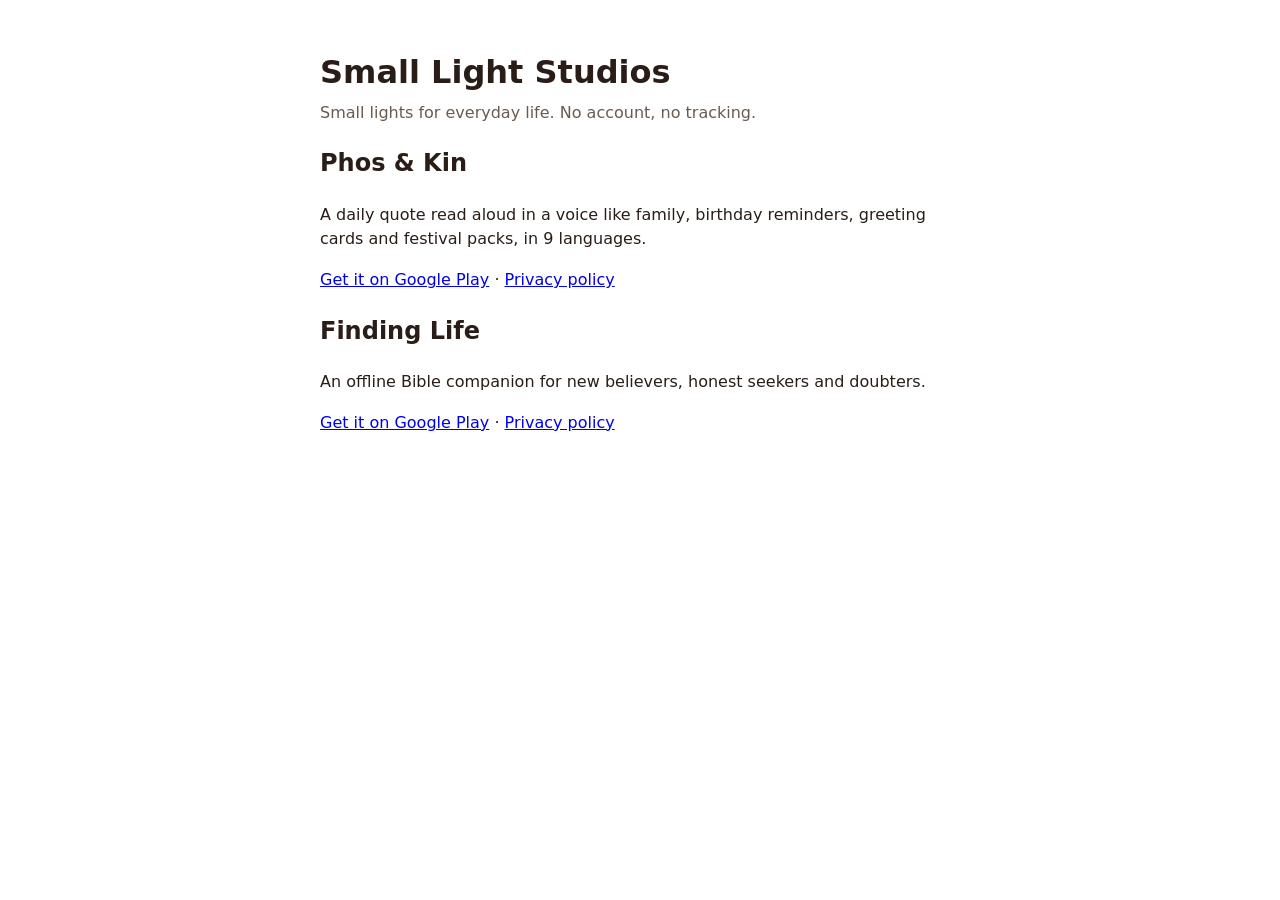
==== index.html @ 61e2d257 "Small Light Studios site: home page and app-ads.txt on smalllightstudios.com" ====
<!doctype html>
<html lang="en">
<meta charset="utf-8">
<meta name="viewport" content="width=device-width, initial-scale=1">
<title>Small Light Studios</title>
<meta name="description" content="Small Light Studios makes calm, private apps: Phos & Kin and Finding Life.">
<body style="font-family: system-ui, sans-serif; max-width: 40rem; margin: 3rem auto; padding: 0 1rem; line-height: 1.55; color: #2a1d17">
<h1 style="margin-bottom: .2rem">Small Light Studios</h1>
<p style="margin-top: 0; color: #6b5a50">Small lights for everyday life. No account, no tracking.</p>

<h2>Phos &amp; Kin</h2>
<p>A daily quote read aloud in a voice like family, birthday reminders, greeting cards and festival packs, in 9 languages.</p>
<p><a href="https://play.google.com/store/apps/details?id=com.rufusam.phosandkin">Get it on Google Play</a> · <a href="https://rufus-sam.github.io/phos-and-kin-privacy/">Privacy policy</a></p>

<h2>Finding Life</h2>
<p>An offline Bible companion for new believers, honest seekers and doubters.</p>
<p><a href="https://play.google.com/store/apps/details?id=com.rufusam.finding_life">Get it on Google Play</a> · <a href="https://rufus-sam.github.io/finding-life-privacy/">Privacy policy</a></p>
</body>
</html>
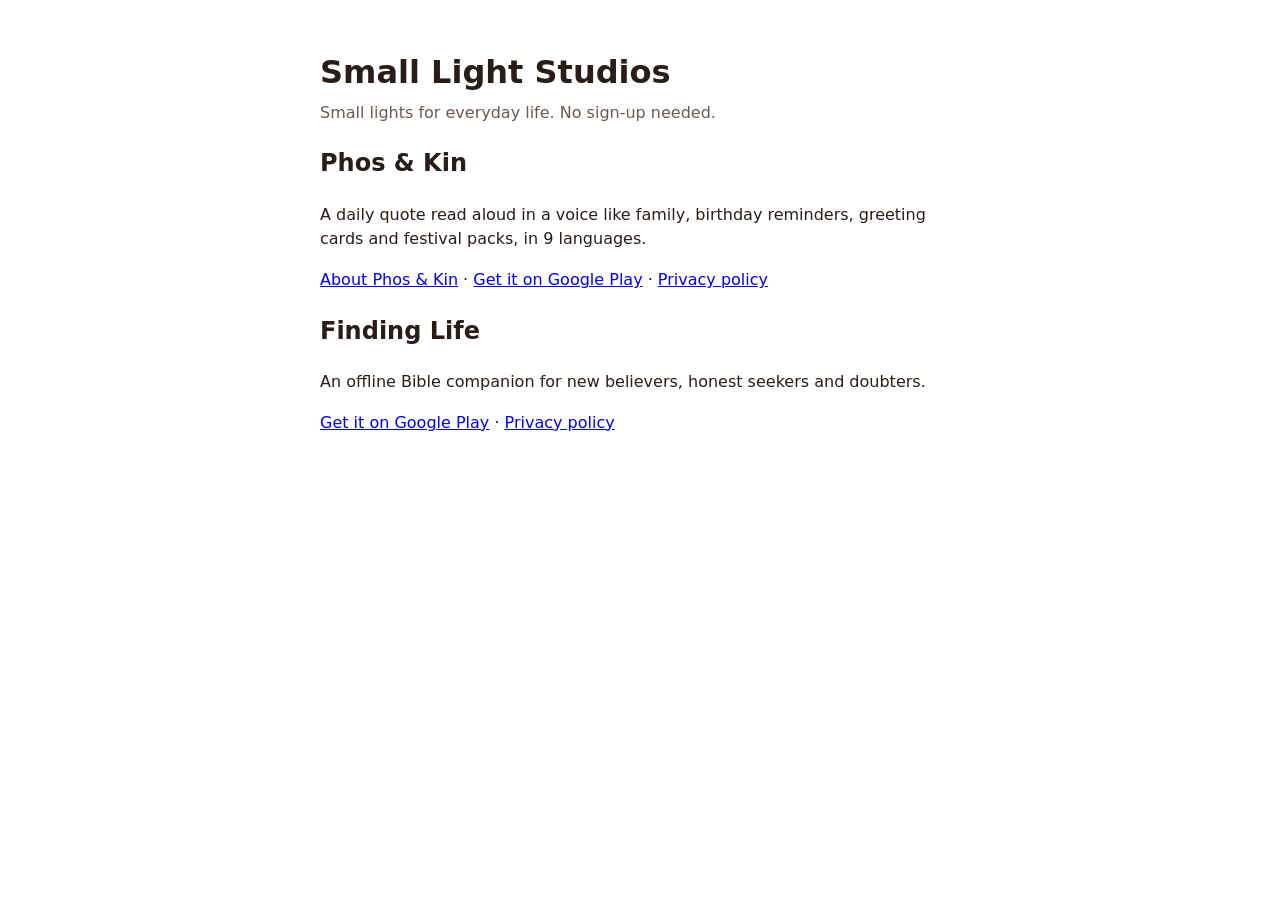
==== commit 38eaed86: "Phos & Kin page at /phosandkin (with Pinterest verification tag); home links to it" ====
--- a/index.html
+++ b/index.html
@@ -4,13 +4,14 @@
 <meta name="viewport" content="width=device-width, initial-scale=1">
 <title>Small Light Studios</title>
 <meta name="description" content="Small Light Studios makes calm, private apps: Phos & Kin and Finding Life.">
+<meta name="p:domain_verify" content="897a5ddaa8d560fddc6f5e8c36b38c08"/>
 <body style="font-family: system-ui, sans-serif; max-width: 40rem; margin: 3rem auto; padding: 0 1rem; line-height: 1.55; color: #2a1d17">
 <h1 style="margin-bottom: .2rem">Small Light Studios</h1>
-<p style="margin-top: 0; color: #6b5a50">Small lights for everyday life. No account, no tracking.</p>
+<p style="margin-top: 0; color: #6b5a50">Small lights for everyday life. No sign-up needed.</p>
 
 <h2>Phos &amp; Kin</h2>
 <p>A daily quote read aloud in a voice like family, birthday reminders, greeting cards and festival packs, in 9 languages.</p>
-<p><a href="https://play.google.com/store/apps/details?id=com.rufusam.phosandkin">Get it on Google Play</a> · <a href="https://rufus-sam.github.io/phos-and-kin-privacy/">Privacy policy</a></p>
+<p><a href="/phosandkin/">About Phos &amp; Kin</a> · <a href="https://play.google.com/store/apps/details?id=com.rufusam.phosandkin">Get it on Google Play</a> · <a href="https://rufus-sam.github.io/phos-and-kin-privacy/">Privacy policy</a></p>
 
 <h2>Finding Life</h2>
 <p>An offline Bible companion for new believers, honest seekers and doubters.</p>
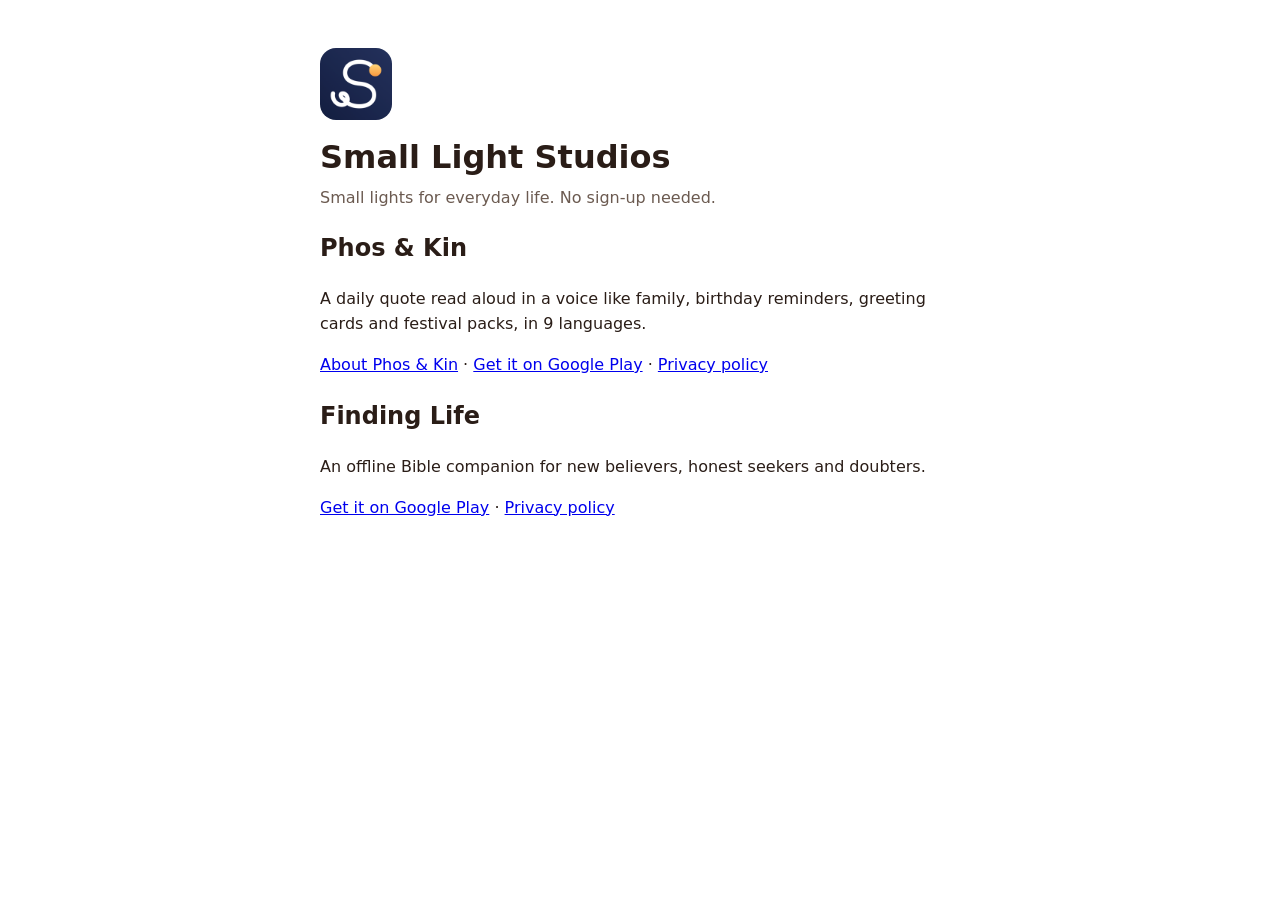
==== commit 8d3f0fd3: "Studio logo: favicon, home-page logo, link preview" ====
--- a/index.html
+++ b/index.html
@@ -5,8 +5,16 @@
 <title>Small Light Studios</title>
 <meta name="description" content="Small Light Studios makes calm, private apps: Phos & Kin and Finding Life.">
 <meta name="p:domain_verify" content="897a5ddaa8d560fddc6f5e8c36b38c08"/>
+<link rel="icon" href="/favicon.png">
+<link rel="apple-touch-icon" href="/apple-touch-icon.png">
+<meta property="og:title" content="Small Light Studios">
+<meta property="og:description" content="Small lights for everyday life: calm, private apps for everyday people.">
+<meta property="og:image" content="https://smalllightstudios.com/og.jpg">
+<meta property="og:url" content="https://smalllightstudios.com/">
+<meta name="twitter:card" content="summary_large_image">
 <body style="font-family: system-ui, sans-serif; max-width: 40rem; margin: 3rem auto; padding: 0 1rem; line-height: 1.55; color: #2a1d17">
-<h1 style="margin-bottom: .2rem">Small Light Studios</h1>
+<img src="/favicon.png" alt="Small Light Studios logo" width="72" height="72" style="border-radius: 16px; display: block">
+<h1 style="margin: .8rem 0 .2rem">Small Light Studios</h1>
 <p style="margin-top: 0; color: #6b5a50">Small lights for everyday life. No sign-up needed.</p>
 
 <h2>Phos &amp; Kin</h2>
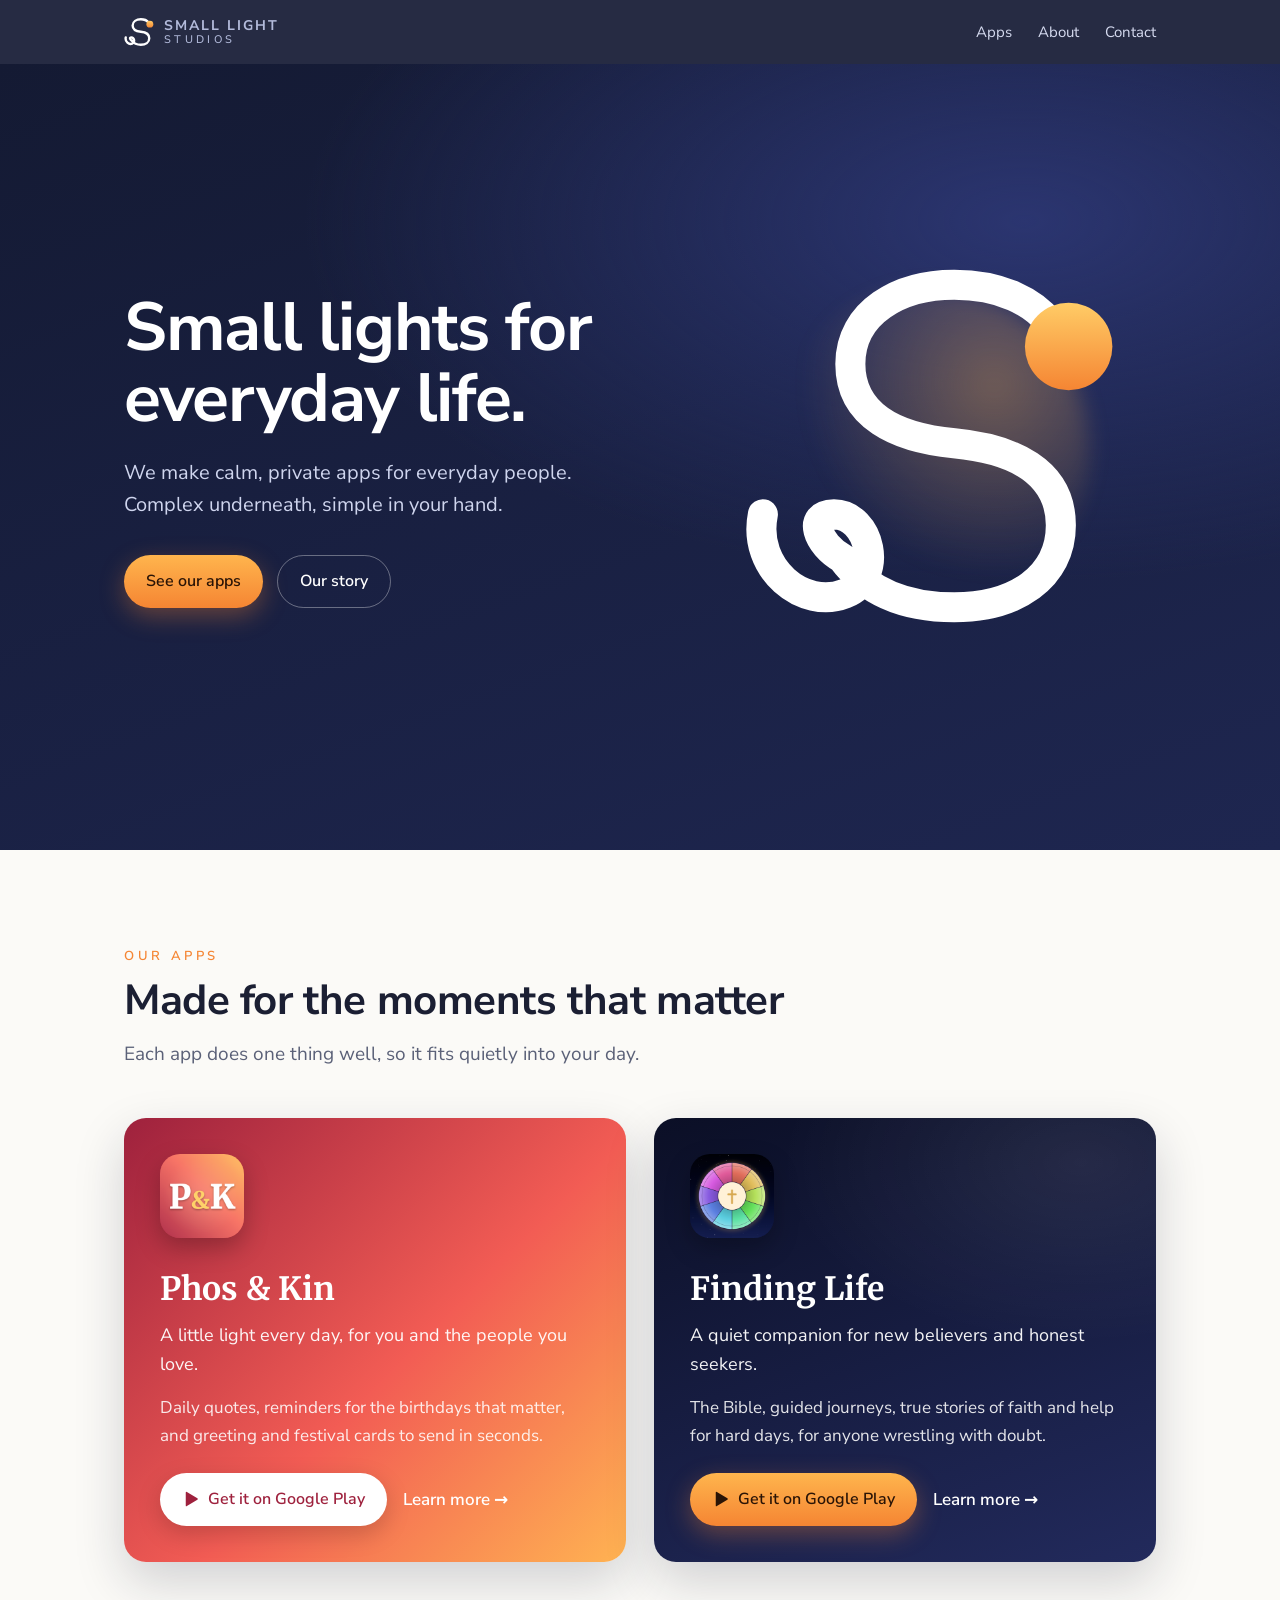
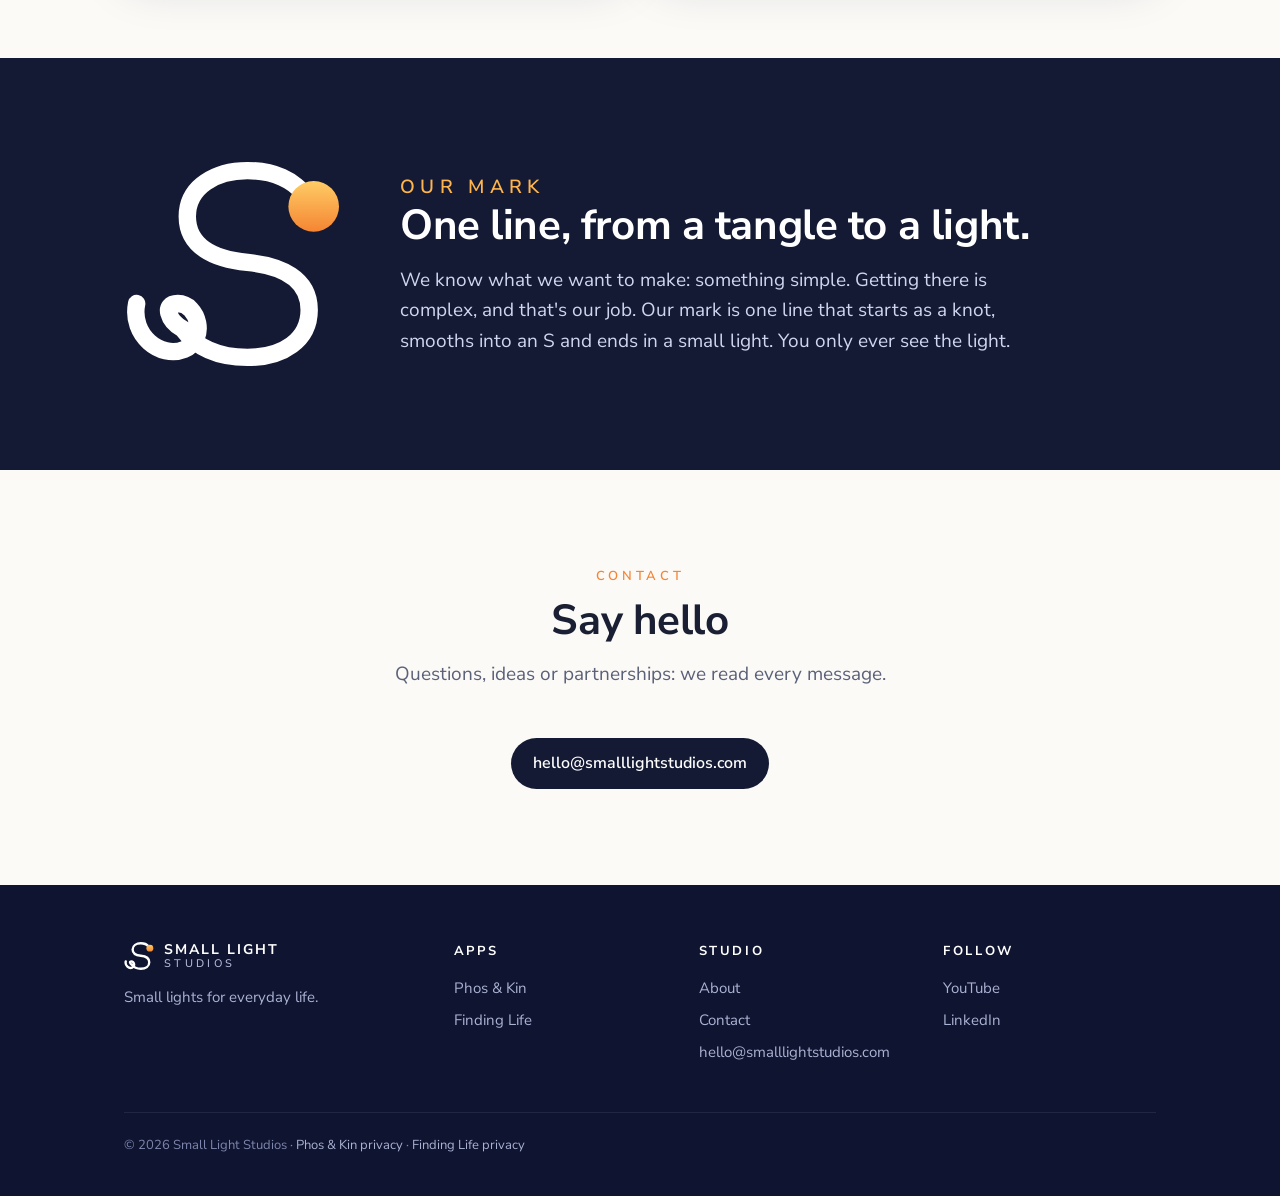
==== commit a3d08d5d: "New site design: studio home, Phos & Kin and Finding Life pages, shared style, self-hosted fonts (OF" ====
--- a/index.html
+++ b/index.html
@@ -1,28 +1,102 @@
 <!doctype html>
 <html lang="en">
+<head>
 <meta charset="utf-8">
 <meta name="viewport" content="width=device-width, initial-scale=1">
 <title>Small Light Studios</title>
-<meta name="description" content="Small Light Studios makes calm, private apps: Phos & Kin and Finding Life.">
+<meta name="description" content="Small lights for everyday life. We make calm, private apps for everyday people.">
 <meta name="p:domain_verify" content="897a5ddaa8d560fddc6f5e8c36b38c08"/>
 <link rel="icon" href="/favicon.png">
 <link rel="apple-touch-icon" href="/apple-touch-icon.png">
+<link rel="stylesheet" href="/assets/site.css">
+<meta property="og:type" content="website">
+<meta property="og:url" content="https://smalllightstudios.com/">
 <meta property="og:title" content="Small Light Studios">
-<meta property="og:description" content="Small lights for everyday life: calm, private apps for everyday people.">
+<meta property="og:description" content="Small lights for everyday life. We make calm, private apps for everyday people.">
 <meta property="og:image" content="https://smalllightstudios.com/og.jpg">
-<meta property="og:url" content="https://smalllightstudios.com/">
 <meta name="twitter:card" content="summary_large_image">
-<body style="font-family: system-ui, sans-serif; max-width: 40rem; margin: 3rem auto; padding: 0 1rem; line-height: 1.55; color: #2a1d17">
-<img src="/favicon.png" alt="Small Light Studios logo" width="72" height="72" style="border-radius: 16px; display: block">
-<h1 style="margin: .8rem 0 .2rem">Small Light Studios</h1>
-<p style="margin-top: 0; color: #6b5a50">Small lights for everyday life. No sign-up needed.</p>
+</head>
+<body>
+<header class="top"><div class="wrap">
+  <a class="brand" href="/"><svg aria-hidden="true" xmlns="http://www.w3.org/2000/svg" viewBox="44 66 278 268" role="img" aria-label="Small Light Studios">
+  <defs><linearGradient id="sl-amber" x1="0" y1="0" x2="0" y2="1"><stop offset="0" stop-color="#FFCC66"/><stop offset="1" stop-color="#F58533"/></linearGradient></defs>
+  <path d="M60,250 C52,290 90,320 120,308 C150,296 138,250 112,250 C92,250 100,272 118,282 C135,305 162,318 200,318 C245,318 278,296 278,258 C278,218 242,202 200,198 C158,194 124,178 124,140 C124,102 160,82 200,82 C235,82 258,95 270,110" fill="none" stroke="currentColor" stroke-width="22" stroke-linecap="round" stroke-linejoin="round"/>
+  <circle cx="283.7" cy="127.2" r="32" fill="url(#sl-amber)"/>
+</svg>
+<span style="display:flex;flex-direction:column;line-height:1.15"><b>SMALL LIGHT</b><span>STUDIOS</span></span></a>
+  <nav><a href="/#apps" class="keep">Apps</a><a href="/#about">About</a><a href="/#contact">Contact</a></nav>
+</div></header>
 
-<h2>Phos &amp; Kin</h2>
-<p>A daily quote read aloud in a voice like family, birthday reminders, greeting cards and festival packs, in 9 languages.</p>
-<p><a href="/phosandkin/">About Phos &amp; Kin</a> · <a href="https://play.google.com/store/apps/details?id=com.rufusam.phosandkin">Get it on Google Play</a> · <a href="https://rufus-sam.github.io/phos-and-kin-privacy/">Privacy policy</a></p>
+<section class="hero"><div class="wrap">
+  <div>
+    <h1>Small lights for everyday life.</h1>
+    <p class="lead">We make calm, private apps for everyday people. Complex underneath, simple in your hand.</p>
+    <div class="cta"><a class="btn btn-amber" href="#apps">See our apps</a><a class="btn btn-ghost" href="#about">Our story</a></div>
+  </div>
+  <div class="hero-mark"><svg aria-hidden="true" xmlns="http://www.w3.org/2000/svg" viewBox="44 66 278 268" role="img" aria-label="Small Light Studios">
+  <defs><linearGradient id="sl-amber" x1="0" y1="0" x2="0" y2="1"><stop offset="0" stop-color="#FFCC66"/><stop offset="1" stop-color="#F58533"/></linearGradient></defs>
+  <path d="M60,250 C52,290 90,320 120,308 C150,296 138,250 112,250 C92,250 100,272 118,282 C135,305 162,318 200,318 C245,318 278,296 278,258 C278,218 242,202 200,198 C158,194 124,178 124,140 C124,102 160,82 200,82 C235,82 258,95 270,110" fill="none" stroke="currentColor" stroke-width="22" stroke-linecap="round" stroke-linejoin="round"/>
+  <circle cx="283.7" cy="127.2" r="32" fill="url(#sl-amber)"/>
+</svg>
+</div>
+</div></section>
 
-<h2>Finding Life</h2>
-<p>An offline Bible companion for new believers, honest seekers and doubters.</p>
-<p><a href="https://play.google.com/store/apps/details?id=com.rufusam.finding_life">Get it on Google Play</a> · <a href="https://rufus-sam.github.io/finding-life-privacy/">Privacy policy</a></p>
+<section id="apps"><div class="wrap">
+  <p class="kicker">Our apps</p>
+  <h2>Made for the moments that matter</h2>
+  <p class="sub">Each app does one thing well, so it fits quietly into your day.</p>
+  <div class="products">
+    <div class="card phos">
+      <img class="icon" src="/phosandkin/icon.png" alt="Phos &amp; Kin icon">
+      <h3>Phos &amp; Kin</h3>
+      <p class="tag">A little light every day, for you and the people you love.</p>
+      <p>Daily quotes, reminders for the birthdays that matter, and greeting and festival cards to send in seconds.</p>
+      <div class="actions"><a class="btn btn-white" href="https://play.google.com/store/apps/details?id=com.rufusam.phosandkin"><svg viewBox="0 0 24 24" aria-hidden="true"><path fill="currentColor" d="M5 3.5v17a1 1 0 0 0 1.5.86l14-8.5a1 1 0 0 0 0-1.72l-14-8.5A1 1 0 0 0 5 3.5z"/></svg> Get it on Google Play</a><a class="more" href="/phosandkin/">Learn more →</a></div>
+    </div>
+    <div class="card life">
+      <img class="icon" src="/findinglife/icon.png" alt="Finding Life icon">
+      <h3>Finding Life</h3>
+      <p class="tag">A quiet companion for new believers and honest seekers.</p>
+      <p>The Bible, guided journeys, true stories of faith and help for hard days, for anyone wrestling with doubt.</p>
+      <div class="actions"><a class="btn btn-amber" href="https://play.google.com/store/apps/details?id=com.rufusam.finding_life"><svg viewBox="0 0 24 24" aria-hidden="true"><path fill="currentColor" d="M5 3.5v17a1 1 0 0 0 1.5.86l14-8.5a1 1 0 0 0 0-1.72l-14-8.5A1 1 0 0 0 5 3.5z"/></svg> Get it on Google Play</a><a class="more" href="/findinglife/">Learn more →</a></div>
+    </div>
+  </div>
+</div></section>
+
+<section class="story" id="about"><div class="wrap">
+  <svg aria-hidden="true" xmlns="http://www.w3.org/2000/svg" viewBox="44 66 278 268" role="img" aria-label="Small Light Studios">
+  <defs><linearGradient id="sl-amber" x1="0" y1="0" x2="0" y2="1"><stop offset="0" stop-color="#FFCC66"/><stop offset="1" stop-color="#F58533"/></linearGradient></defs>
+  <path d="M60,250 C52,290 90,320 120,308 C150,296 138,250 112,250 C92,250 100,272 118,282 C135,305 162,318 200,318 C245,318 278,296 278,258 C278,218 242,202 200,198 C158,194 124,178 124,140 C124,102 160,82 200,82 C235,82 258,95 270,110" fill="none" stroke="currentColor" stroke-width="22" stroke-linecap="round" stroke-linejoin="round"/>
+  <circle cx="283.7" cy="127.2" r="32" fill="url(#sl-amber)"/>
+</svg>
+
+  <div>
+    <p class="kicker" style="color:var(--amber)">Our mark</p>
+    <h2>One line, from a tangle to a light.</h2>
+    <p>We know what we want to make: something simple. Getting there is complex, and that's our job. Our mark is one line that starts as a knot, smooths into an S and ends in a small light. You only ever see the light.</p>
+  </div>
+</div></section>
+
+<section class="contact" id="contact"><div class="wrap">
+  <p class="kicker">Contact</p>
+  <h2>Say hello</h2>
+  <p class="sub">Questions, ideas or partnerships: we read every message.</p>
+  <a class="btn btn-dark" href="mailto:hello@smalllightstudios.com">hello@smalllightstudios.com</a>
+</div></section>
+<footer><div class="wrap">
+  <div class="cols">
+    <div><a class="brand" href="/"><svg aria-hidden="true" xmlns="http://www.w3.org/2000/svg" viewBox="44 66 278 268" role="img" aria-label="Small Light Studios">
+  <defs><linearGradient id="sl-amber" x1="0" y1="0" x2="0" y2="1"><stop offset="0" stop-color="#FFCC66"/><stop offset="1" stop-color="#F58533"/></linearGradient></defs>
+  <path d="M60,250 C52,290 90,320 120,308 C150,296 138,250 112,250 C92,250 100,272 118,282 C135,305 162,318 200,318 C245,318 278,296 278,258 C278,218 242,202 200,198 C158,194 124,178 124,140 C124,102 160,82 200,82 C235,82 258,95 270,110" fill="none" stroke="currentColor" stroke-width="22" stroke-linecap="round" stroke-linejoin="round"/>
+  <circle cx="283.7" cy="127.2" r="32" fill="url(#sl-amber)"/>
+</svg>
+<span style="display:flex;flex-direction:column;line-height:1.15"><b style="color:#fff">SMALL LIGHT</b><span>STUDIOS</span></span></a>
+      <p style="margin:0">Small lights for everyday life.</p></div>
+    <div><h4>Apps</h4><a href="/phosandkin/">Phos &amp; Kin</a><a href="/findinglife/">Finding Life</a></div>
+    <div><h4>Studio</h4><a href="/#about">About</a><a href="/#contact">Contact</a><a href="mailto:hello@smalllightstudios.com">hello@smalllightstudios.com</a></div>
+    <div><h4>Follow</h4><a href="https://www.youtube.com/@small-light-studios">YouTube</a><a href="https://www.linkedin.com/company/144087423/">LinkedIn</a></div>
+  </div>
+  <div class="fine">© 2026 Small Light Studios · <a href="https://rufus-sam.github.io/phos-and-kin-privacy/" style="display:inline">Phos &amp; Kin privacy</a> · <a href="https://rufus-sam.github.io/finding-life-privacy/" style="display:inline">Finding Life privacy</a></div>
+</div></footer>
 </body>
 </html>
--- a/assets/site.css
+++ b/assets/site.css
@@ -0,0 +1,139 @@
+/* Fonts: Nunito Sans and Merriweather (SIL Open Font License 1.1, see assets/fonts/), self-hosted. */
+@font-face { font-family: "Nunito Sans"; src: url("/assets/fonts/nunito-sans-latin-wght-normal.woff2") format("woff2"); font-weight: 200 1000; font-display: swap; }
+@font-face { font-family: "Merriweather"; src: url("/assets/fonts/merriweather-latin-wght-normal.woff2") format("woff2"); font-weight: 300 900; font-display: swap; }
+:root {
+  --navy: #141a33; --navy-2: #1e2650; --ink: #1b1f33; --muted: #5b6178; --line: #e6e8f0;
+  --amber: #ffb54d; --amber-2: #f58533; --paper: #fbfaf7;
+  --ember-1: #9e213d; --ember-2: #f25c54; --ember-3: #ffb352;
+  --night-1: #0b0f26; --night-2: #222a5c;
+  --radius: 22px; --max: 1080px;
+  --sans: "Nunito Sans", system-ui, -apple-system, "Segoe UI", sans-serif;
+  --serif: "Merriweather", Georgia, serif;
+}
+* { box-sizing: border-box; }
+html { scroll-behavior: smooth; }
+body { margin: 0; font: 17px/1.6 var(--sans); color: var(--ink); background: var(--paper); -webkit-font-smoothing: antialiased; }
+a { color: inherit; }
+img { max-width: 100%; display: block; }
+.wrap { max-width: var(--max); margin: 0 auto; padding: 0 24px; }
+
+/* Top bar */
+.top { position: sticky; top: 0; z-index: 10; background: rgba(20, 26, 51, .92); backdrop-filter: blur(10px); color: #fff; }
+.top .wrap { display: flex; align-items: center; justify-content: space-between; height: 64px; }
+.brand { display: flex; align-items: center; gap: 10px; text-decoration: none; }
+.brand svg { width: 30px; height: 30px; color: #fff; }
+.brand b { font-weight: 700; letter-spacing: .14em; font-size: 14px; }
+.brand span { font-weight: 500; letter-spacing: .3em; font-size: 11px; color: #b3bbdb; }
+.top nav a { text-decoration: none; margin-left: 26px; font-size: 15px; color: #d6dbf0; }
+.top nav a:hover { color: #fff; }
+
+/* Buttons */
+.btn { display: inline-flex; align-items: center; gap: 8px; padding: 13px 22px; border-radius: 999px; font-weight: 600; font-size: 16px; text-decoration: none; transition: transform .15s ease, box-shadow .15s ease; }
+.btn:hover { transform: translateY(-1px); }
+.btn-amber { background: linear-gradient(180deg, var(--amber), var(--amber-2)); color: #2a1406; box-shadow: 0 8px 24px rgba(245, 133, 51, .35); }
+.btn-ghost { border: 1.5px solid rgba(255,255,255,.35); color: #fff; }
+.btn-white { background: #fff; color: var(--ember-1); box-shadow: 0 8px 24px rgba(0,0,0,.18); }
+.btn-dark { background: var(--navy); color: #fff; }
+.btn svg { width: 18px; height: 18px; }
+
+/* Studio hero */
+.hero { position: relative; overflow: hidden; color: #fff; background: radial-gradient(1200px 600px at 80% 20%, #2b3570 0%, transparent 60%), linear-gradient(160deg, var(--navy) 0%, var(--navy-2) 100%); }
+.hero .wrap { display: grid; grid-template-columns: 1.2fr 1fr; align-items: center; gap: 40px; padding-top: 96px; padding-bottom: 110px; }
+.eyebrow { font-size: 13px; font-weight: 600; letter-spacing: .28em; text-transform: uppercase; color: var(--amber); margin: 0 0 18px; }
+.hero h1 { font-size: clamp(40px, 6vw, 68px); line-height: 1.05; margin: 0 0 22px; letter-spacing: -.02em; }
+.hero p.lead { font-size: 20px; color: #cfd5ee; max-width: 32rem; margin: 0 0 34px; }
+.hero .cta { display: flex; gap: 14px; flex-wrap: wrap; }
+.hero-mark { position: relative; justify-self: center; width: min(380px, 80vw); aspect-ratio: 1; }
+.hero-mark::before { content: ""; position: absolute; inset: 8%; border-radius: 50%; background: radial-gradient(circle at 70% 30%, rgba(255,181,77,.35), transparent 60%); filter: blur(10px); }
+.hero-mark svg { position: relative; width: 100%; height: 100%; color: #fff; }
+
+/* Sections */
+section { padding: 96px 0; }
+.kicker { font-size: 13px; font-weight: 600; letter-spacing: .28em; text-transform: uppercase; color: var(--amber-2); margin: 0 0 10px; }
+h2 { font-size: clamp(30px, 4vw, 42px); line-height: 1.15; margin: 0 0 14px; letter-spacing: -.01em; }
+.sub { color: var(--muted); font-size: 19px; max-width: 40rem; margin: 0 0 48px; }
+
+/* Product cards */
+.products { display: grid; grid-template-columns: 1fr 1fr; gap: 28px; }
+.card { position: relative; border-radius: var(--radius); padding: 36px; color: #fff; overflow: hidden; display: flex; flex-direction: column; min-height: 420px; box-shadow: 0 20px 50px rgba(20, 26, 51, .18); }
+.card.phos { background: linear-gradient(135deg, var(--ember-1), var(--ember-2) 55%, var(--ember-3)); }
+.card.life { background: radial-gradient(500px 300px at 85% 10%, rgba(255,255,255,.08), transparent 60%), linear-gradient(160deg, var(--night-1), var(--night-2)); }
+.card .icon { width: 84px; height: 84px; border-radius: 20px; box-shadow: 0 10px 24px rgba(0,0,0,.25); margin-bottom: 26px; }
+.card h3 { font-family: var(--serif); font-size: 32px; margin: 0 0 6px; }
+.card .tag { font-size: 18px; opacity: .95; margin: 0 0 16px; }
+.card p { margin: 0 0 24px; opacity: .88; }
+.card .actions { margin-top: auto; display: flex; gap: 12px; flex-wrap: wrap; }
+.card .more { color: #fff; font-weight: 600; text-decoration: none; padding: 13px 4px; }
+.card .more:hover { text-decoration: underline; }
+
+/* Principles */
+.principles { background: #fff; border-top: 1px solid var(--line); border-bottom: 1px solid var(--line); }
+.grid3 { display: grid; grid-template-columns: repeat(3, 1fr); gap: 36px; }
+.principle .num { width: 44px; height: 44px; border-radius: 12px; display: grid; place-items: center; background: var(--navy); color: var(--amber); font-weight: 700; margin-bottom: 18px; }
+.principle h3 { font-size: 21px; margin: 0 0 8px; }
+.principle p { color: var(--muted); margin: 0; }
+
+/* Story band */
+.story { background: var(--navy); color: #fff; }
+.story .wrap { display: grid; grid-template-columns: 220px 1fr; gap: 56px; align-items: center; }
+.story svg { width: 220px; height: 220px; color: #fff; }
+.story h2 { color: #fff; }
+.story p { color: #cfd5ee; font-size: 19px; margin: 0; max-width: 40rem; }
+
+/* Contact */
+.contact { text-align: center; }
+.contact .sub { margin-left: auto; margin-right: auto; }
+
+/* Footer */
+footer { background: #0f1430; color: #aab2d4; font-size: 15px; padding: 56px 0 40px; }
+footer .cols { display: grid; grid-template-columns: 1.4fr 1fr 1fr 1fr; gap: 32px; }
+footer h4 { color: #fff; font-size: 13px; letter-spacing: .2em; text-transform: uppercase; margin: 0 0 14px; }
+footer a { display: block; text-decoration: none; margin: 0 0 8px; color: #aab2d4; }
+footer a:hover { color: #fff; }
+footer .brand { margin-bottom: 14px; }
+footer .fine { border-top: 1px solid rgba(255,255,255,.08); margin-top: 40px; padding-top: 22px; font-size: 13px; color: #7d86ad; }
+
+/* Product pages */
+.p-hero { color: #fff; }
+.p-hero.phos { background: linear-gradient(135deg, var(--ember-1), var(--ember-2) 55%, var(--ember-3)); }
+.p-hero.life { background: radial-gradient(900px 500px at 75% 30%, rgba(120,140,255,.18), transparent 60%), linear-gradient(160deg, var(--night-1), var(--night-2)); }
+.p-hero .wrap { display: grid; grid-template-columns: 1.1fr 1fr; gap: 48px; align-items: center; padding-top: 80px; padding-bottom: 90px; }
+.p-hero .icon { width: 96px; height: 96px; border-radius: 22px; box-shadow: 0 12px 30px rgba(0,0,0,.25); margin-bottom: 24px; }
+.p-hero h1 { font-family: var(--serif); font-size: clamp(44px, 6vw, 64px); line-height: 1.05; margin: 0 0 14px; }
+.p-hero .lead { font-size: 21px; opacity: .95; margin: 0 0 30px; max-width: 30rem; }
+.p-hero .art { justify-self: center; }
+.p-hero .art img { border-radius: 28px; box-shadow: 0 30px 60px rgba(0,0,0,.35); }
+.phones { display: flex; gap: 18px; justify-content: center; }
+.phones img { width: 190px; border-radius: 24px; border: 6px solid #0b0f26; box-shadow: 0 24px 50px rgba(0,0,0,.4); }
+.phones img:nth-child(2) { transform: translateY(-26px); }
+.features { display: grid; grid-template-columns: repeat(3, 1fr); gap: 28px; }
+.feature { background: #fff; border: 1px solid var(--line); border-radius: 18px; padding: 28px; }
+.feature .emoji { font-size: 28px; margin-bottom: 12px; }
+.feature h3 { font-size: 20px; margin: 0 0 8px; }
+.feature p { color: var(--muted); margin: 0; }
+.band { text-align: center; }
+.band.phos { background: linear-gradient(135deg, var(--ember-1), var(--ember-2)); color: #fff; }
+.band.life { background: var(--night-1); color: #fff; }
+.band h2 { color: #fff; }
+.band p { opacity: .9; margin: 0 0 28px; font-size: 19px; }
+.socials { display: flex; gap: 10px; justify-content: center; flex-wrap: wrap; margin-top: 28px; }
+.socials a { padding: 9px 16px; border-radius: 999px; background: rgba(255,255,255,.14); color: #fff; text-decoration: none; font-size: 15px; }
+.socials a:hover { background: rgba(255,255,255,.24); }
+.note { font-size: 14px; color: var(--muted); }
+
+@media (max-width: 860px) {
+  .top nav a:not(.keep) { display: none; }
+  .hero .wrap, .p-hero .wrap, .story .wrap { grid-template-columns: 1fr; padding-top: 56px; padding-bottom: 64px; }
+  .hero-mark { width: 140px; order: -1; justify-self: start; margin-bottom: -8px; }
+  .hero .wrap { padding-top: 40px; padding-bottom: 56px; gap: 20px; }
+  .hero h1 { font-size: 40px; }
+  .hero p.lead { font-size: 18px; }
+  .p-hero .wrap { padding-top: 40px; padding-bottom: 56px; gap: 32px; }
+  .p-hero .icon { width: 72px; height: 72px; margin-bottom: 16px; }
+  .p-hero .lead { font-size: 18px; }
+  .products, .grid3, .features { grid-template-columns: 1fr; }
+  footer .cols { grid-template-columns: 1fr 1fr; }
+  section { padding: 64px 0; }
+  .story svg { width: 120px; height: 120px; }
+  .phones img { width: 30%; }
+}
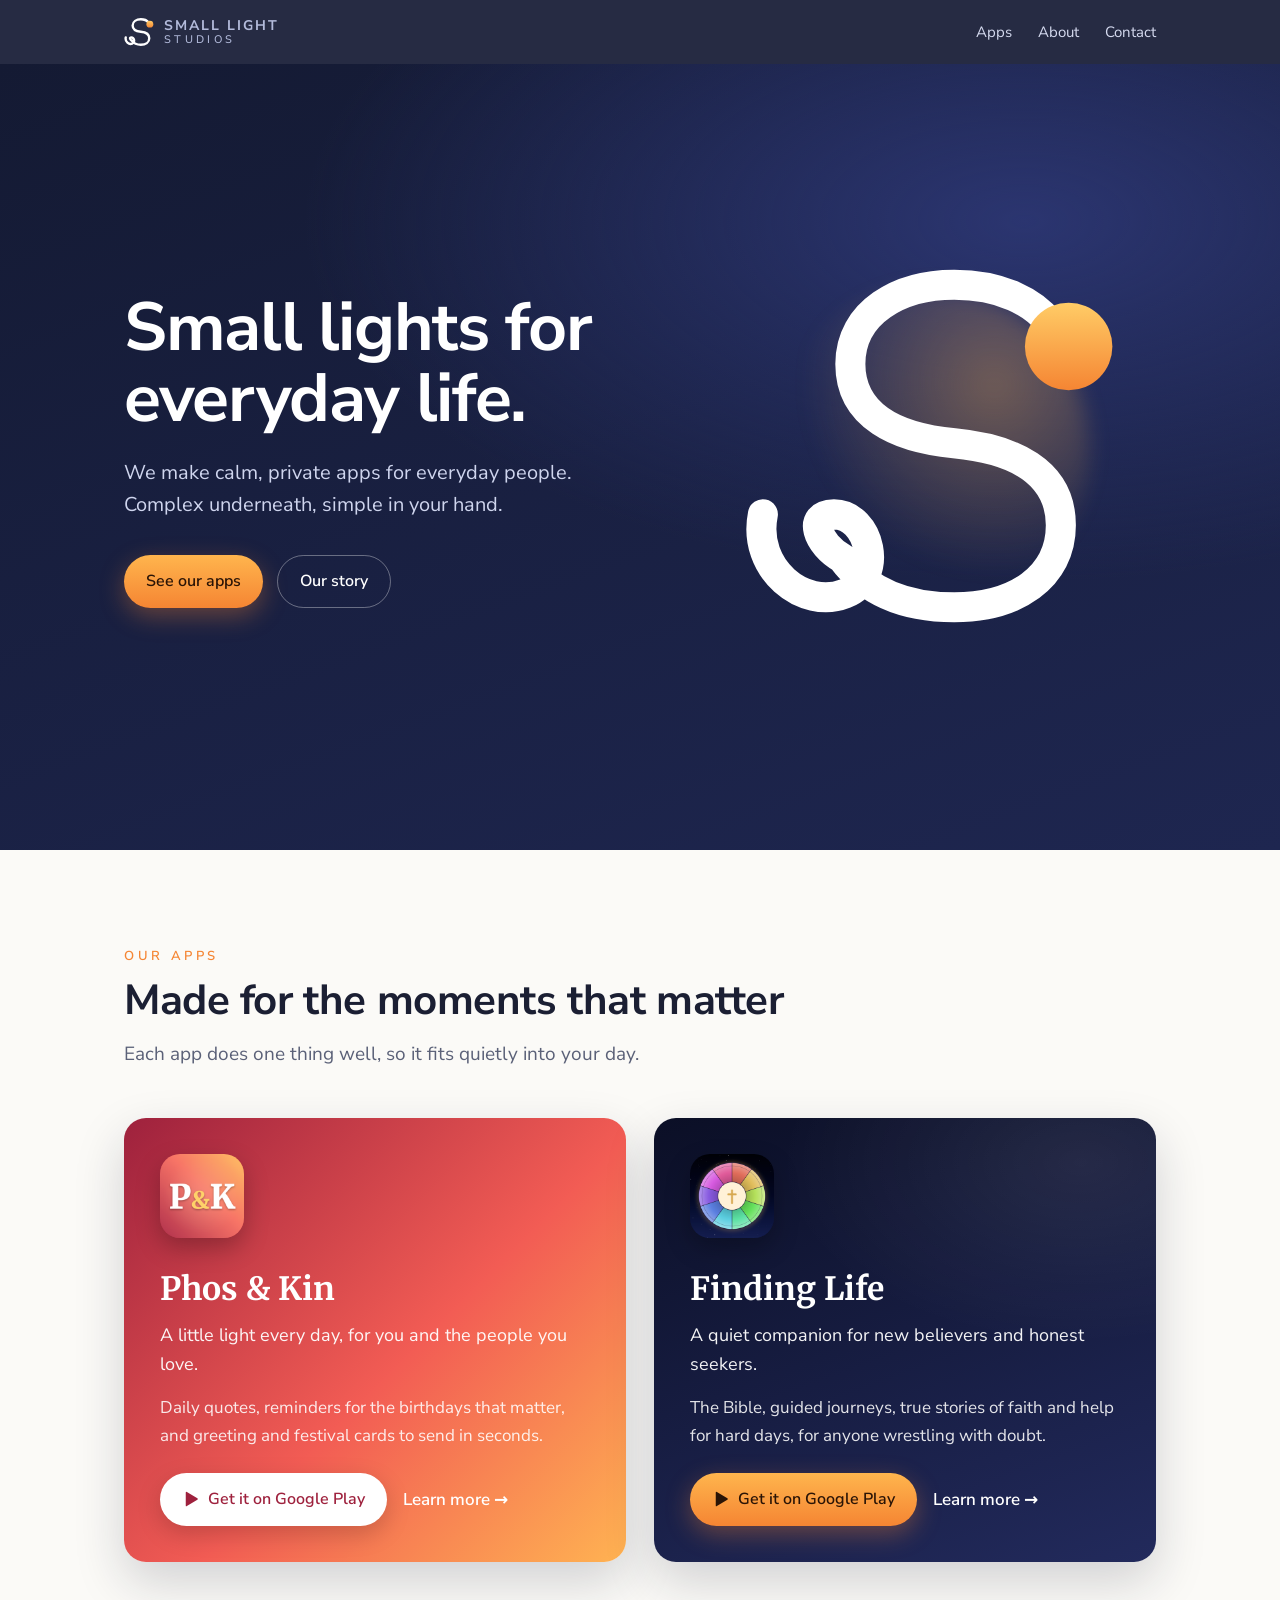
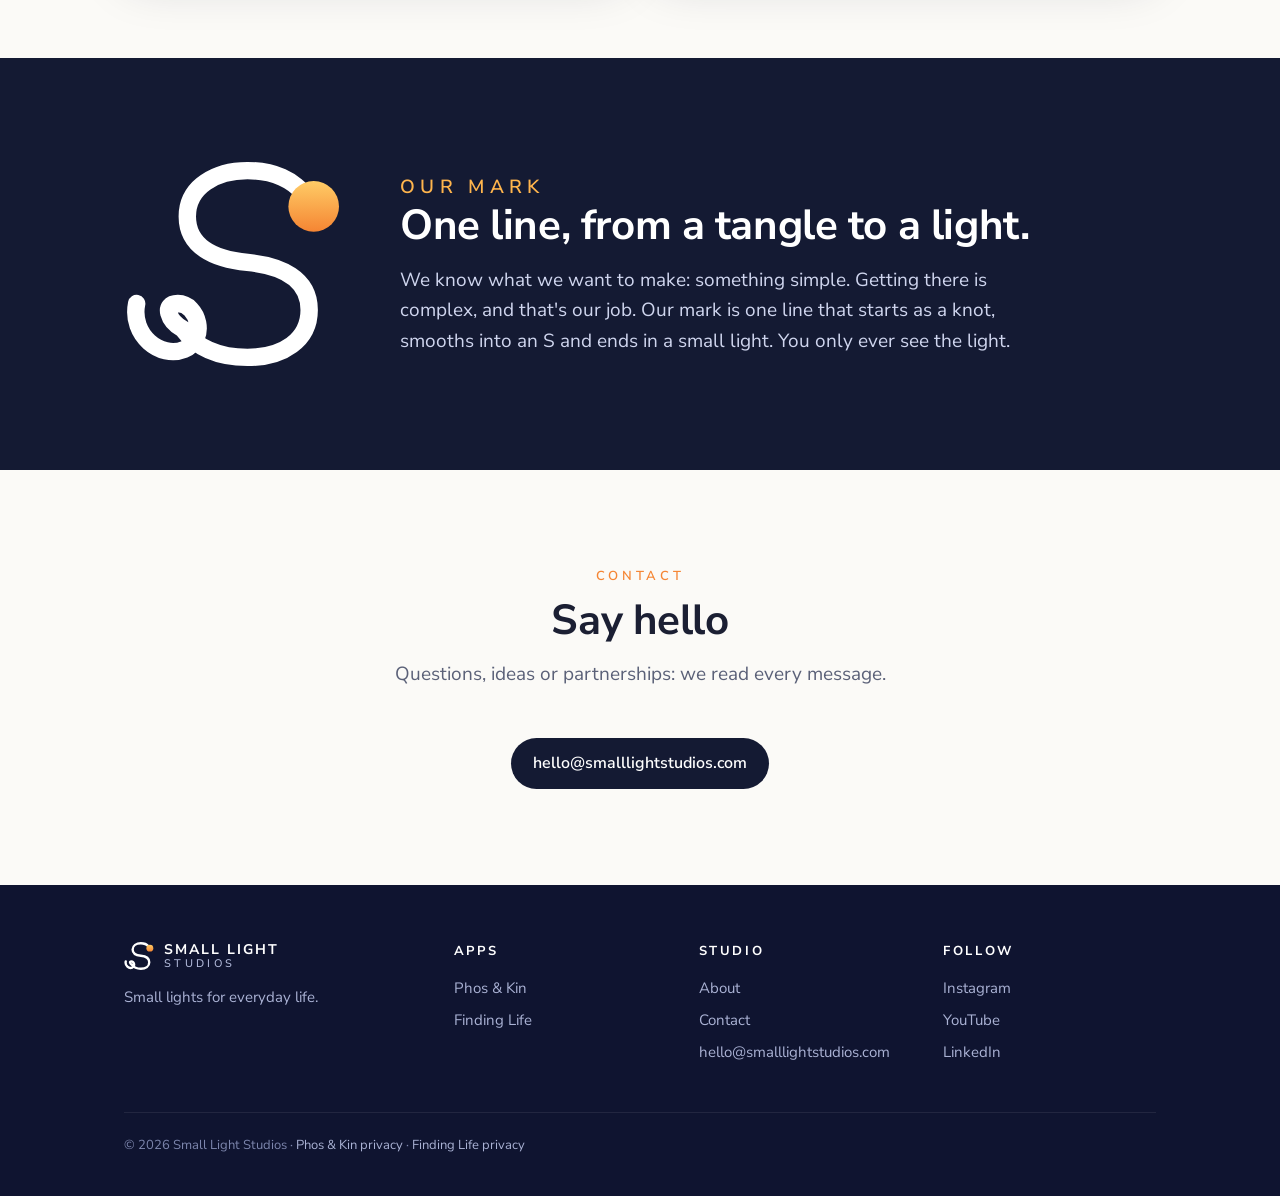
==== commit 0e29d2a4: "Footer: studio Instagram" ====
--- a/index.html
+++ b/index.html
@@ -94,9 +94,9 @@
       <p style="margin:0">Small lights for everyday life.</p></div>
     <div><h4>Apps</h4><a href="/phosandkin/">Phos &amp; Kin</a><a href="/findinglife/">Finding Life</a></div>
     <div><h4>Studio</h4><a href="/#about">About</a><a href="/#contact">Contact</a><a href="mailto:hello@smalllightstudios.com">hello@smalllightstudios.com</a></div>
-    <div><h4>Follow</h4><a href="https://www.youtube.com/@small-light-studios">YouTube</a><a href="https://www.linkedin.com/company/144087423/">LinkedIn</a></div>
+    <div><h4>Follow</h4><a href="https://www.instagram.com/small_light_studios/">Instagram</a><a href="https://www.youtube.com/@small-light-studios">YouTube</a><a href="https://www.linkedin.com/company/144087423/">LinkedIn</a></div>
   </div>
-  <div class="fine">© 2026 Small Light Studios · <a href="https://rufus-sam.github.io/phos-and-kin-privacy/" style="display:inline">Phos &amp; Kin privacy</a> · <a href="https://rufus-sam.github.io/finding-life-privacy/" style="display:inline">Finding Life privacy</a></div>
+  <div class="fine">© 2026 Small Light Studios · <a href="/phosandkin/privacy/" style="display:inline">Phos &amp; Kin privacy</a> · <a href="/findinglife/privacy/" style="display:inline">Finding Life privacy</a></div>
 </div></footer>
 </body>
 </html>
--- a/assets/site.css
+++ b/assets/site.css
@@ -121,6 +121,17 @@
 .socials a:hover { background: rgba(255,255,255,.24); }
 .note { font-size: 14px; color: var(--muted); }
 
+/* Long-form documents (privacy policies) */
+.doc { max-width: 760px; }
+.doc h1 { font-size: clamp(30px, 4vw, 40px); margin: 0 0 12px; }
+.doc h2 { font-size: 24px; margin: 36px 0 10px; }
+.doc h3 { font-size: 19px; margin: 24px 0 8px; }
+.doc p, .doc li { color: #2e3348; }
+.doc a { color: var(--amber-2); }
+.doc table { border-collapse: collapse; width: 100%; margin: 16px 0; font-size: 15px; }
+.doc th, .doc td { border: 1px solid var(--line); padding: 8px 10px; text-align: left; vertical-align: top; }
+.doc code { background: #f0f1f6; padding: 1px 5px; border-radius: 5px; font-size: .9em; }
+
 @media (max-width: 860px) {
   .top nav a:not(.keep) { display: none; }
   .hero .wrap, .p-hero .wrap, .story .wrap { grid-template-columns: 1fr; padding-top: 56px; padding-bottom: 64px; }
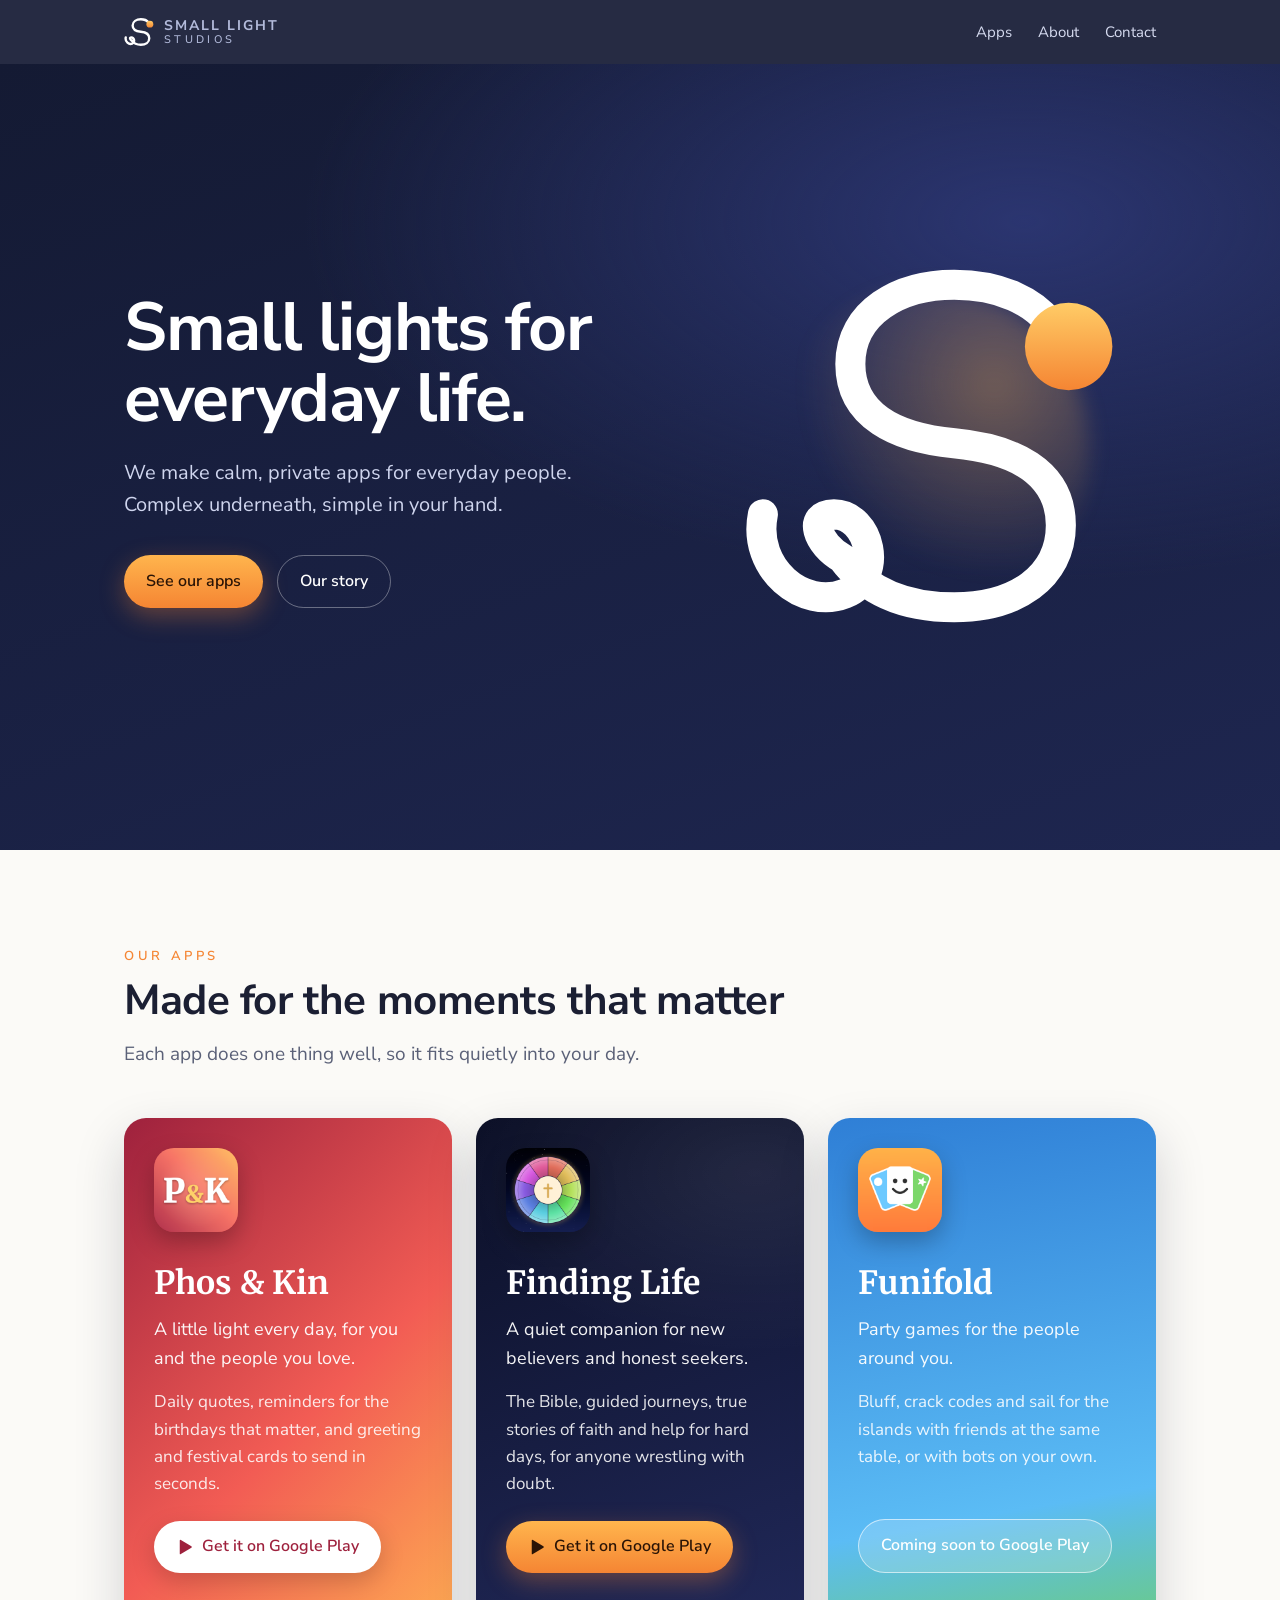
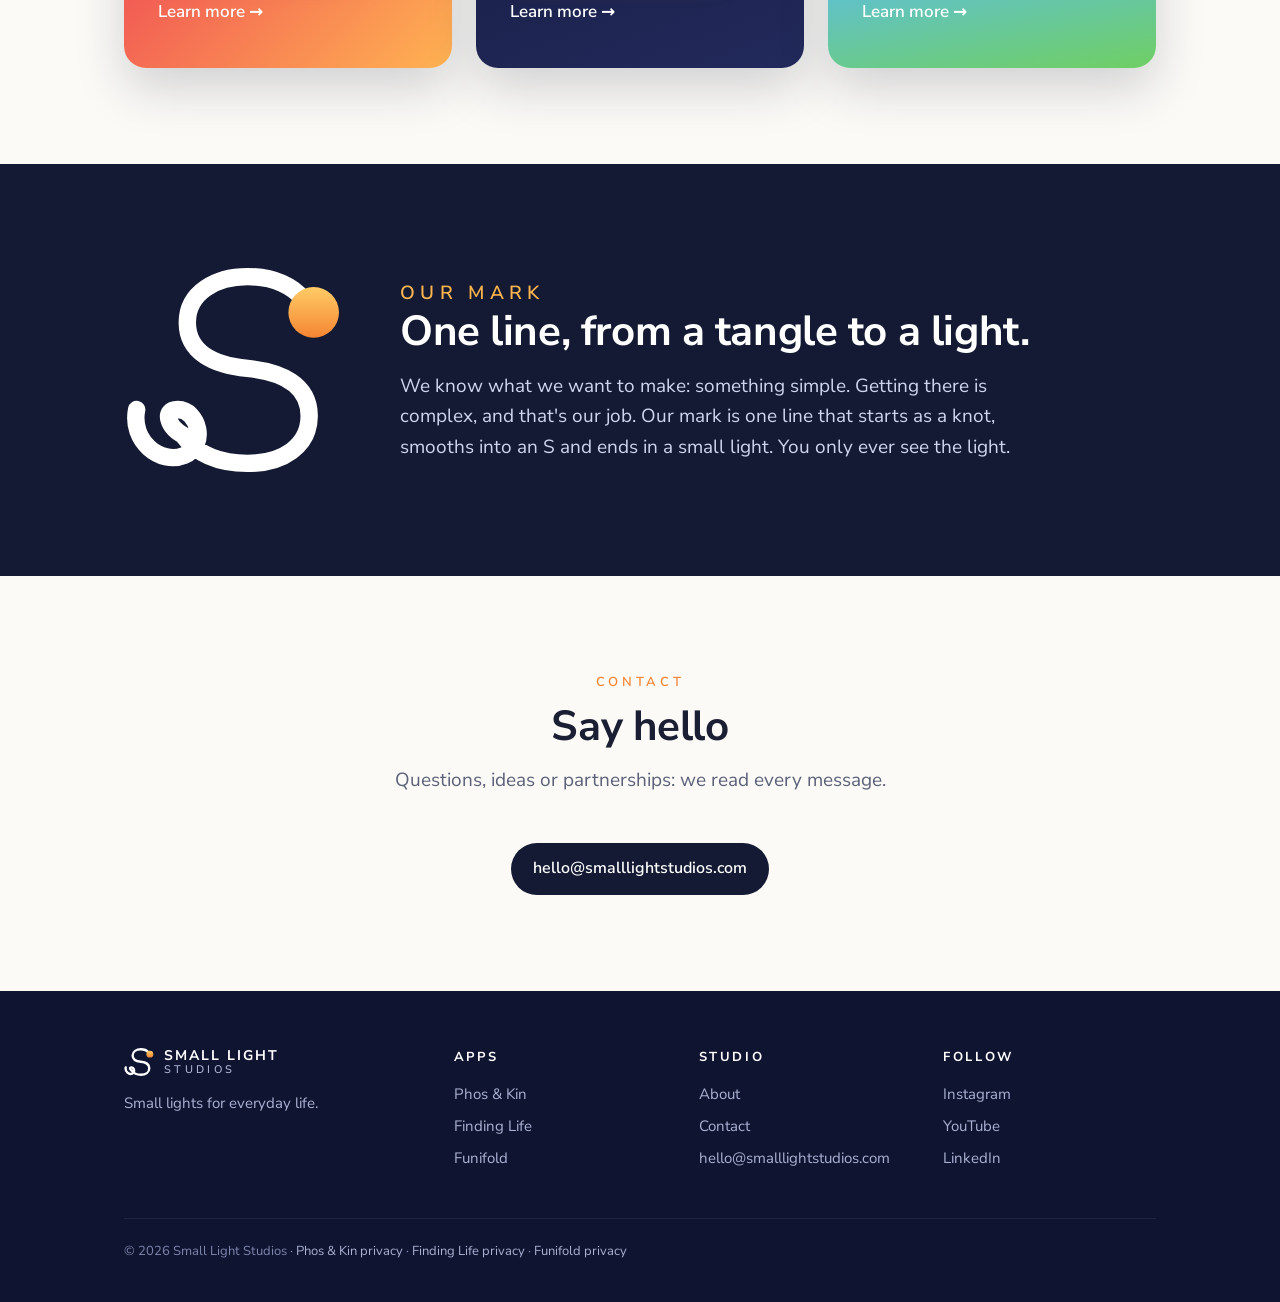
==== commit c4adb635: "Add Funifold (third app): home card, /funifold page with screenshots, privacy policy; footer links; " ====
--- a/index.html
+++ b/index.html
@@ -60,6 +60,13 @@
       <p>The Bible, guided journeys, true stories of faith and help for hard days, for anyone wrestling with doubt.</p>
       <div class="actions"><a class="btn btn-amber" href="https://play.google.com/store/apps/details?id=com.rufusam.finding_life"><svg viewBox="0 0 24 24" aria-hidden="true"><path fill="currentColor" d="M5 3.5v17a1 1 0 0 0 1.5.86l14-8.5a1 1 0 0 0 0-1.72l-14-8.5A1 1 0 0 0 5 3.5z"/></svg> Get it on Google Play</a><a class="more" href="/findinglife/">Learn more →</a></div>
     </div>
+    <div class="card fun">
+      <img class="icon" src="/funifold/icon.png" alt="Funifold icon">
+      <h3>Funifold</h3>
+      <p class="tag">Party games for the people around you.</p>
+      <p>Bluff, crack codes and sail for the islands with friends at the same table, or with bots on your own.</p>
+      <div class="actions"><span class="btn btn-soon">Coming soon to Google Play</span><a class="more" href="/funifold/">Learn more →</a></div>
+    </div>
   </div>
 </div></section>
 
@@ -92,11 +99,11 @@
 </svg>
 <span style="display:flex;flex-direction:column;line-height:1.15"><b style="color:#fff">SMALL LIGHT</b><span>STUDIOS</span></span></a>
       <p style="margin:0">Small lights for everyday life.</p></div>
-    <div><h4>Apps</h4><a href="/phosandkin/">Phos &amp; Kin</a><a href="/findinglife/">Finding Life</a></div>
+    <div><h4>Apps</h4><a href="/phosandkin/">Phos &amp; Kin</a><a href="/findinglife/">Finding Life</a><a href="/funifold/">Funifold</a></div>
     <div><h4>Studio</h4><a href="/#about">About</a><a href="/#contact">Contact</a><a href="mailto:hello@smalllightstudios.com">hello@smalllightstudios.com</a></div>
     <div><h4>Follow</h4><a href="https://www.instagram.com/small_light_studios/">Instagram</a><a href="https://www.youtube.com/@small-light-studios">YouTube</a><a href="https://www.linkedin.com/company/144087423/">LinkedIn</a></div>
   </div>
-  <div class="fine">© 2026 Small Light Studios · <a href="/phosandkin/privacy/" style="display:inline">Phos &amp; Kin privacy</a> · <a href="/findinglife/privacy/" style="display:inline">Finding Life privacy</a></div>
+  <div class="fine">© 2026 Small Light Studios · <a href="/phosandkin/privacy/" style="display:inline">Phos &amp; Kin privacy</a> · <a href="/findinglife/privacy/" style="display:inline">Finding Life privacy</a> · <a href="/funifold/privacy/" style="display:inline">Funifold privacy</a></div>
 </div></footer>
 </body>
 </html>
--- a/assets/site.css
+++ b/assets/site.css
@@ -30,6 +30,7 @@
 /* Buttons */
 .btn { display: inline-flex; align-items: center; gap: 8px; padding: 13px 22px; border-radius: 999px; font-weight: 600; font-size: 16px; text-decoration: none; transition: transform .15s ease, box-shadow .15s ease; }
 .btn:hover { transform: translateY(-1px); }
+.btn-soon { background: rgba(255,255,255,.18); color: #fff; border: 1.5px solid rgba(255,255,255,.6); cursor: default; }
 .btn-amber { background: linear-gradient(180deg, var(--amber), var(--amber-2)); color: #2a1406; box-shadow: 0 8px 24px rgba(245, 133, 51, .35); }
 .btn-ghost { border: 1.5px solid rgba(255,255,255,.35); color: #fff; }
 .btn-white { background: #fff; color: var(--ember-1); box-shadow: 0 8px 24px rgba(0,0,0,.18); }
@@ -54,9 +55,11 @@
 .sub { color: var(--muted); font-size: 19px; max-width: 40rem; margin: 0 0 48px; }
 
 /* Product cards */
-.products { display: grid; grid-template-columns: 1fr 1fr; gap: 28px; }
+.products { display: grid; grid-template-columns: repeat(3, 1fr); gap: 24px; }
+.products .card { padding: 30px; }
 .card { position: relative; border-radius: var(--radius); padding: 36px; color: #fff; overflow: hidden; display: flex; flex-direction: column; min-height: 420px; box-shadow: 0 20px 50px rgba(20, 26, 51, .18); }
 .card.phos { background: linear-gradient(135deg, var(--ember-1), var(--ember-2) 55%, var(--ember-3)); }
+.card.fun { background: linear-gradient(170deg, #2f7fd6, #5bbcf5 70%, #6fcf63); }
 .card.life { background: radial-gradient(500px 300px at 85% 10%, rgba(255,255,255,.08), transparent 60%), linear-gradient(160deg, var(--night-1), var(--night-2)); }
 .card .icon { width: 84px; height: 84px; border-radius: 20px; box-shadow: 0 10px 24px rgba(0,0,0,.25); margin-bottom: 26px; }
 .card h3 { font-family: var(--serif); font-size: 32px; margin: 0 0 6px; }
@@ -96,6 +99,7 @@
 /* Product pages */
 .p-hero { color: #fff; }
 .p-hero.phos { background: linear-gradient(135deg, var(--ember-1), var(--ember-2) 55%, var(--ember-3)); }
+.p-hero.fun { background: linear-gradient(170deg, #2f7fd6, #5bbcf5 75%, #6fcf63); }
 .p-hero.life { background: radial-gradient(900px 500px at 75% 30%, rgba(120,140,255,.18), transparent 60%), linear-gradient(160deg, var(--night-1), var(--night-2)); }
 .p-hero .wrap { display: grid; grid-template-columns: 1.1fr 1fr; gap: 48px; align-items: center; padding-top: 80px; padding-bottom: 90px; }
 .p-hero .icon { width: 96px; height: 96px; border-radius: 22px; box-shadow: 0 12px 30px rgba(0,0,0,.25); margin-bottom: 24px; }
@@ -113,6 +117,7 @@
 .feature p { color: var(--muted); margin: 0; }
 .band { text-align: center; }
 .band.phos { background: linear-gradient(135deg, var(--ember-1), var(--ember-2)); color: #fff; }
+.band.fun { background: linear-gradient(135deg, #2f7fd6, #5bbcf5); color: #fff; }
 .band.life { background: var(--night-1); color: #fff; }
 .band h2 { color: #fff; }
 .band p { opacity: .9; margin: 0 0 28px; font-size: 19px; }
@@ -132,6 +137,7 @@
 .doc th, .doc td { border: 1px solid var(--line); padding: 8px 10px; text-align: left; vertical-align: top; }
 .doc code { background: #f0f1f6; padding: 1px 5px; border-radius: 5px; font-size: .9em; }
 
+@media (max-width: 1100px) { .products { grid-template-columns: 1fr 1fr; } }
 @media (max-width: 860px) {
   .top nav a:not(.keep) { display: none; }
   .hero .wrap, .p-hero .wrap, .story .wrap { grid-template-columns: 1fr; padding-top: 56px; padding-bottom: 64px; }
